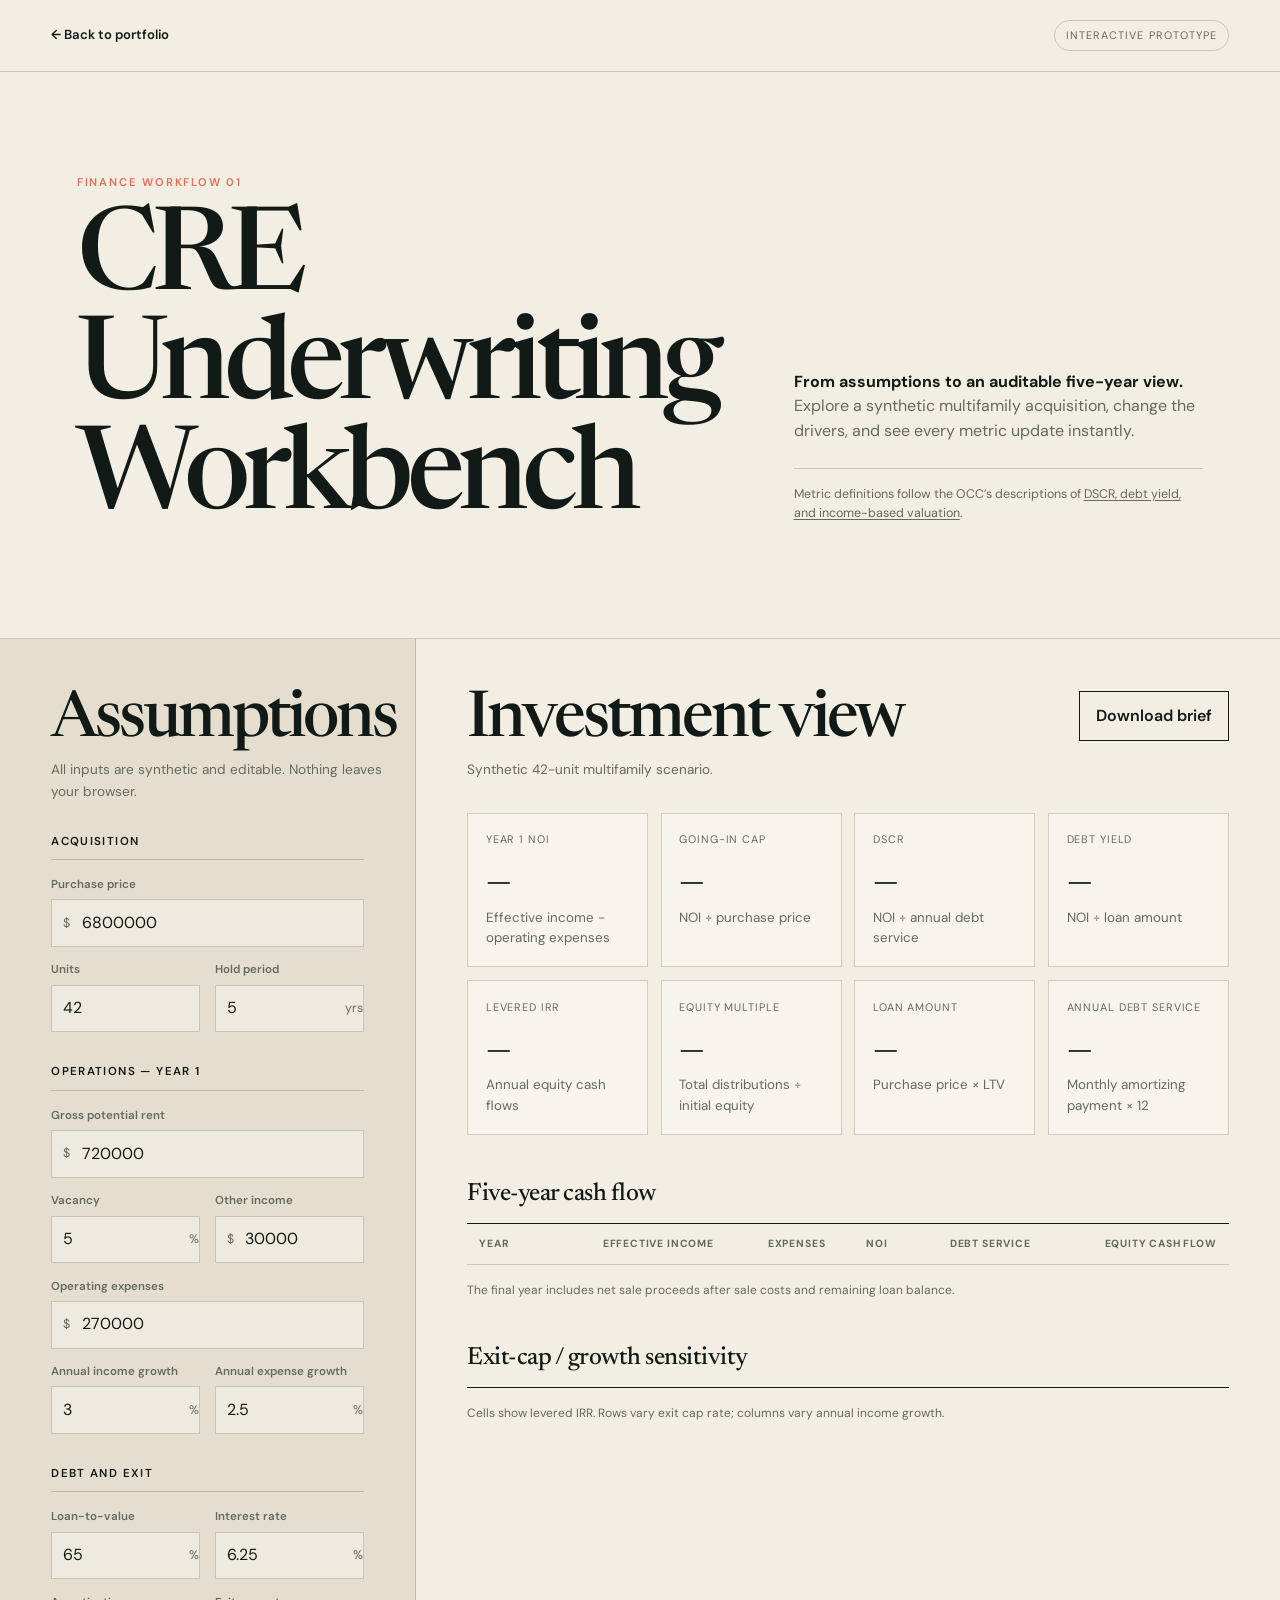
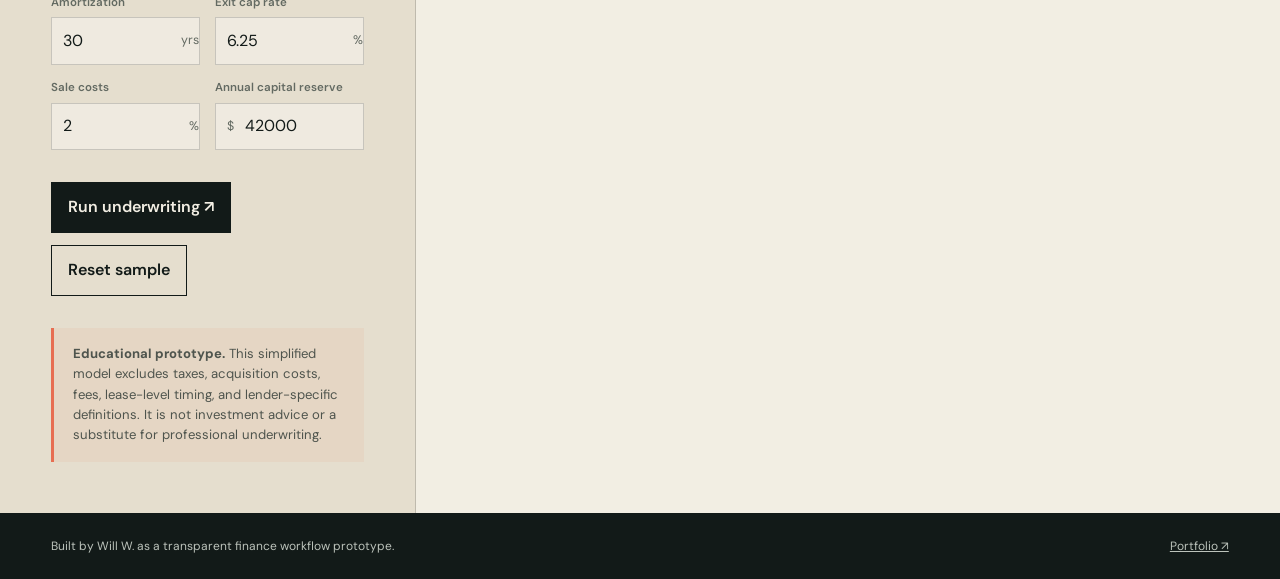
==== projects/cre-underwriting/index.html @ 3085213a "Add projects/cre-underwriting/index.html" ====
<!doctype html>
<html lang="en">
  <head>
    <meta charset="UTF-8" />
    <meta name="viewport" content="width=device-width, initial-scale=1.0" />
    <meta name="description" content="An interactive, transparent commercial real estate underwriting prototype by Will W." />
    <link rel="preconnect" href="https://fonts.googleapis.com" />
    <link rel="preconnect" href="https://fonts.gstatic.com" crossorigin />
    <link href="https://fonts.googleapis.com/css2?family=DM+Sans:wght@400;500;600&family=Newsreader:opsz,wght@6..72,400;6..72,500;6..72,600&display=swap" rel="stylesheet" />
    <link rel="stylesheet" href="../shared/project.css?v=1" />
    <script src="workbench.js?v=1" defer></script>
    <title>CRE Underwriting Workbench — Will W.</title>
  </head>
  <body>
    <header class="app-header">
      <a class="back-link" href="../../index.html#projects">← Back to portfolio</a>
      <span class="prototype-pill">Interactive prototype</span>
    </header>

    <main>
      <section class="project-hero">
        <div>
          <p class="eyebrow">Finance workflow 01</p>
          <h1>CRE Underwriting Workbench</h1>
        </div>
        <div class="hero-note">
          <p><strong>From assumptions to an auditable five-year view.</strong> Explore a synthetic multifamily acquisition, change the drivers, and see every metric update instantly.</p>
          <p class="source-note">Metric definitions follow the OCC’s descriptions of <a href="https://www.occ.treas.gov/publications-and-resources/publications/comptrollers-handbook/files/commercial-real-estate-lending/pub-ch-commercial-real-estate.pdf" target="_blank" rel="noreferrer">DSCR, debt yield, and income-based valuation</a>.</p>
        </div>
      </section>

      <section class="workspace" aria-label="Underwriting model">
        <aside class="control-panel">
          <div class="panel-head"><div><h2>Assumptions</h2><p>All inputs are synthetic and editable. Nothing leaves your browser.</p></div></div>
          <form id="assumptions">
            <div class="input-section">
              <h3>Acquisition</h3>
              <div class="input-grid">
                <div class="field full"><label for="purchasePrice">Purchase price</label><div class="field-wrap"><span>$</span><input id="purchasePrice" name="purchasePrice" type="number" min="1" step="50000" value="6800000" /></div></div>
                <div class="field"><label for="units">Units</label><div class="field-wrap"><input id="units" name="units" type="number" min="1" value="42" /></div></div>
                <div class="field"><label for="holdYears">Hold period</label><div class="field-wrap"><input id="holdYears" name="holdYears" type="number" min="1" max="10" value="5" /><span>yrs</span></div></div>
              </div>
            </div>
            <div class="input-section">
              <h3>Operations — Year 1</h3>
              <div class="input-grid">
                <div class="field full"><label for="grossPotentialRent">Gross potential rent</label><div class="field-wrap"><span>$</span><input id="grossPotentialRent" name="grossPotentialRent" type="number" min="0" step="5000" value="720000" /></div></div>
                <div class="field"><label for="vacancy">Vacancy</label><div class="field-wrap"><input id="vacancy" name="vacancy" type="number" min="0" max="100" step="0.25" value="5" /><span>%</span></div></div>
                <div class="field"><label for="otherIncome">Other income</label><div class="field-wrap"><span>$</span><input id="otherIncome" name="otherIncome" type="number" min="0" step="1000" value="30000" /></div></div>
                <div class="field full"><label for="operatingExpenses">Operating expenses</label><div class="field-wrap"><span>$</span><input id="operatingExpenses" name="operatingExpenses" type="number" min="0" step="5000" value="270000" /></div></div>
                <div class="field"><label for="rentGrowth">Annual income growth</label><div class="field-wrap"><input id="rentGrowth" name="rentGrowth" type="number" step="0.1" value="3" /><span>%</span></div></div>
                <div class="field"><label for="expenseGrowth">Annual expense growth</label><div class="field-wrap"><input id="expenseGrowth" name="expenseGrowth" type="number" step="0.1" value="2.5" /><span>%</span></div></div>
              </div>
            </div>
            <div class="input-section">
              <h3>Debt and exit</h3>
              <div class="input-grid">
                <div class="field"><label for="ltv">Loan-to-value</label><div class="field-wrap"><input id="ltv" name="ltv" type="number" min="0" max="100" step="1" value="65" /><span>%</span></div></div>
                <div class="field"><label for="interestRate">Interest rate</label><div class="field-wrap"><input id="interestRate" name="interestRate" type="number" min="0" step="0.05" value="6.25" /><span>%</span></div></div>
                <div class="field"><label for="amortizationYears">Amortization</label><div class="field-wrap"><input id="amortizationYears" name="amortizationYears" type="number" min="1" max="40" value="30" /><span>yrs</span></div></div>
                <div class="field"><label for="exitCap">Exit cap rate</label><div class="field-wrap"><input id="exitCap" name="exitCap" type="number" min="0.1" step="0.05" value="6.25" /><span>%</span></div></div>
                <div class="field"><label for="saleCosts">Sale costs</label><div class="field-wrap"><input id="saleCosts" name="saleCosts" type="number" min="0" max="20" step="0.25" value="2" /><span>%</span></div></div>
                <div class="field"><label for="annualCapex">Annual capital reserve</label><div class="field-wrap"><span>$</span><input id="annualCapex" name="annualCapex" type="number" min="0" step="1000" value="42000" /></div></div>
              </div>
            </div>
            <div class="action-row"><button class="button" type="submit">Run underwriting ↗</button><button class="button secondary" id="resetModel" type="button">Reset sample</button></div>
          </form>
          <div class="callout"><strong>Educational prototype.</strong> This simplified model excludes taxes, acquisition costs, fees, lease-level timing, and lender-specific definitions. It is not investment advice or a substitute for professional underwriting.</div>
        </aside>

        <div class="results-panel" aria-live="polite">
          <div class="panel-head"><div><h2>Investment view</h2><p id="modelStatus">Synthetic 42-unit multifamily scenario.</p></div><button class="button secondary" id="downloadBrief" type="button">Download brief</button></div>
          <div class="metric-grid">
            <div class="metric-card"><span>Year 1 NOI</span><strong id="noiMetric">—</strong><small>Effective income − operating expenses</small></div>
            <div class="metric-card"><span>Going-in cap</span><strong id="capMetric">—</strong><small>NOI ÷ purchase price</small></div>
            <div class="metric-card"><span>DSCR</span><strong id="dscrMetric">—</strong><small>NOI ÷ annual debt service</small></div>
            <div class="metric-card"><span>Debt yield</span><strong id="debtYieldMetric">—</strong><small>NOI ÷ loan amount</small></div>
            <div class="metric-card"><span>Levered IRR</span><strong id="irrMetric">—</strong><small>Annual equity cash flows</small></div>
            <div class="metric-card"><span>Equity multiple</span><strong id="emMetric">—</strong><small>Total distributions ÷ initial equity</small></div>
            <div class="metric-card"><span>Loan amount</span><strong id="loanMetric">—</strong><small>Purchase price × LTV</small></div>
            <div class="metric-card"><span>Annual debt service</span><strong id="debtServiceMetric">—</strong><small>Monthly amortizing payment × 12</small></div>
          </div>

          <section class="result-section"><h3>Five-year cash flow</h3><div class="table-wrap"><table><thead><tr><th>Year</th><th>Effective income</th><th>Expenses</th><th>NOI</th><th>Debt service</th><th>Equity cash flow</th></tr></thead><tbody id="cashFlowRows"></tbody></table></div><p class="formula-note">The final year includes net sale proceeds after sale costs and remaining loan balance.</p></section>
          <section class="result-section"><h3>Exit-cap / growth sensitivity</h3><div class="table-wrap"><table class="sensitivity"><thead id="sensitivityHead"></thead><tbody id="sensitivityBody"></tbody></table></div><p class="formula-note">Cells show levered IRR. Rows vary exit cap rate; columns vary annual income growth.</p></section>
        </div>
      </section>
    </main>
    <footer class="project-footer"><span>Built by Will W. as a transparent finance workflow prototype.</span><a href="../../index.html#projects">Portfolio ↗</a></footer>
  </body>
</html>
---- projects/shared/project.css ----
:root {
  --paper: #f2eee3;
  --paper-deep: #e5dece;
  --ink: #121a18;
  --moss: #40553c;
  --navy: #111c2f;
  --coral: #e76e52;
  --muted: #636a62;
  --line: rgba(18, 26, 24, 0.18);
  --good: #2f6b48;
  --warn: #9a642b;
  --bad: #a44239;
  --font-display: "Newsreader", Georgia, serif;
  --font-body: "DM Sans", sans-serif;
}

* { box-sizing: border-box; }
html { scroll-behavior: smooth; }
body { margin: 0; color: var(--ink); background: var(--paper); font-family: var(--font-body); line-height: 1.55; -webkit-font-smoothing: antialiased; }
button, input, select { font: inherit; }
button { cursor: pointer; }
a { color: inherit; }
.app-header { position: sticky; z-index: 20; top: 0; display: flex; align-items: center; justify-content: space-between; min-height: 4.5rem; padding: 0 clamp(1rem, 4vw, 3.5rem); border-bottom: 1px solid var(--line); background: rgba(242, 238, 227, 0.92); backdrop-filter: blur(12px); }
.back-link { text-decoration: none; font-size: 0.82rem; font-weight: 600; }
.prototype-pill { padding: 0.35rem 0.65rem; border: 1px solid var(--line); border-radius: 999px; color: var(--muted); font-size: 0.68rem; letter-spacing: 0.1em; text-transform: uppercase; }
.project-hero { display: grid; grid-template-columns: minmax(0, 1.2fr) minmax(18rem, 0.8fr); gap: clamp(2rem, 8vw, 8rem); align-items: end; padding: clamp(4rem, 8vw, 7rem) clamp(1rem, 6vw, 5.5rem); border-bottom: 1px solid var(--line); }
.eyebrow { margin: 0 0 1rem; color: var(--coral); font-size: 0.7rem; font-weight: 600; letter-spacing: 0.16em; text-transform: uppercase; }
h1, h2, h3 { margin: 0; font-family: var(--font-display); font-weight: 500; line-height: 0.95; }
h1 { max-width: 12ch; font-size: clamp(4rem, 9vw, 8rem); letter-spacing: -0.06em; }
h2 { font-size: clamp(2.5rem, 5vw, 4.8rem); letter-spacing: -0.045em; }
h3 { font-size: 1.55rem; letter-spacing: -0.02em; }
.hero-note { max-width: 34rem; color: var(--muted); font-size: 1rem; }
.hero-note strong { color: var(--ink); }
.source-note { margin-top: 1.5rem; padding-top: 1rem; border-top: 1px solid var(--line); font-size: 0.78rem; }
.source-note a { text-underline-offset: 0.2em; }
.workspace { display: grid; grid-template-columns: minmax(17rem, 0.65fr) minmax(0, 1.35fr); min-height: 45rem; }
.control-panel { padding: clamp(1.5rem, 4vw, 3.5rem); border-right: 1px solid var(--line); background: var(--paper-deep); }
.results-panel { padding: clamp(1.5rem, 4vw, 3.5rem); }
.panel-head { display: flex; align-items: start; justify-content: space-between; gap: 1rem; margin-bottom: 2rem; }
.panel-head p { max-width: 34rem; margin: 0.5rem 0 0; color: var(--muted); font-size: 0.85rem; }
.input-section { margin-top: 2rem; }
.input-section h3 { margin-bottom: 1rem; padding-bottom: 0.65rem; border-bottom: 1px solid var(--line); font: 600 0.72rem var(--font-body); letter-spacing: 0.12em; text-transform: uppercase; }
.input-grid { display: grid; grid-template-columns: 1fr 1fr; gap: 0.9rem; }
.field { display: grid; gap: 0.35rem; }
.field.full { grid-column: 1 / -1; }
.field label { color: var(--muted); font-size: 0.72rem; font-weight: 600; }
.field-wrap { display: flex; align-items: center; border: 1px solid var(--line); background: rgba(255,255,255,0.36); }
.field-wrap span { padding-left: 0.7rem; color: var(--muted); font-size: 0.78rem; }
.field input, .field select { width: 100%; min-width: 0; padding: 0.65rem 0.7rem; border: 0; outline: 0; color: var(--ink); background: transparent; }
.field-wrap:focus-within { border-color: var(--coral); box-shadow: 0 0 0 2px rgba(231,110,82,0.15); }
.action-row { display: flex; flex-wrap: wrap; gap: 0.75rem; margin-top: 2rem; }
.button { display: inline-flex; align-items: center; justify-content: center; gap: 0.6rem; min-height: 2.8rem; padding: 0.75rem 1rem; border: 1px solid var(--ink); background: var(--ink); color: var(--paper); font-weight: 600; text-decoration: none; }
.button.secondary { background: transparent; color: var(--ink); }
.button:hover, .button:focus-visible { background: var(--coral); color: var(--ink); }
.metric-grid { display: grid; grid-template-columns: repeat(4, 1fr); gap: 0.8rem; }
.metric-card { min-height: 8.5rem; padding: 1.1rem; border: 1px solid var(--line); background: rgba(255,255,255,0.35); }
.metric-card span { display: block; color: var(--muted); font-size: 0.68rem; letter-spacing: 0.08em; text-transform: uppercase; }
.metric-card strong { display: block; margin-top: 1rem; font: 500 clamp(1.65rem, 3vw, 2.5rem) var(--font-display); }
.metric-card small { display: block; margin-top: 0.35rem; color: var(--muted); }
.result-section { margin-top: 3rem; }
.result-section h3 { margin-bottom: 1rem; }
.table-wrap { overflow-x: auto; border-top: 1px solid var(--ink); }
table { width: 100%; border-collapse: collapse; font-size: 0.8rem; }
th, td { padding: 0.75rem; border-bottom: 1px solid var(--line); text-align: right; white-space: nowrap; }
th:first-child, td:first-child { text-align: left; }
th { color: var(--muted); font-size: 0.65rem; letter-spacing: 0.08em; text-transform: uppercase; }
.sensitivity td { text-align: center; }
.sensitivity td:first-child { font-weight: 600; }
.positive { color: var(--good); }
.warning { color: var(--warn); }
.negative { color: var(--bad); }
.formula-note { margin: 1rem 0 0; color: var(--muted); font-size: 0.75rem; }
.callout { margin-top: 2rem; padding: 1rem 1.2rem; border-left: 3px solid var(--coral); background: rgba(231,110,82,0.08); color: #4e544d; font-size: 0.82rem; }
.drop-zone { display: grid; place-items: center; min-height: 15rem; padding: 2rem; border: 1px dashed var(--muted); background: rgba(255,255,255,0.28); text-align: center; }
.drop-zone.is-dragging { border-color: var(--coral); background: rgba(231,110,82,0.08); }
.drop-zone input { position: absolute; width: 1px; height: 1px; opacity: 0; }
.drop-zone p { max-width: 30rem; margin: 0.6rem auto 0; color: var(--muted); }
.file-name { margin-top: 0.8rem; color: var(--moss); font-weight: 600; }
.qa-summary { display: grid; grid-template-columns: repeat(4, 1fr); gap: 0.8rem; }
.severity { display: inline-flex; min-width: 4.4rem; justify-content: center; padding: 0.25rem 0.45rem; border-radius: 999px; color: white; font-size: 0.62rem; font-weight: 600; letter-spacing: 0.06em; text-transform: uppercase; }
.severity.high { background: var(--bad); }
.severity.medium { background: var(--warn); }
.severity.low { background: var(--moss); }
.empty-state { padding: 3rem 1rem; color: var(--muted); text-align: center; }
.project-footer { display: flex; justify-content: space-between; gap: 1rem; padding: 1.5rem clamp(1rem, 4vw, 3.5rem); background: var(--ink); color: #bcc3bb; font-size: 0.75rem; }

@media (max-width: 980px) {
  .project-hero, .workspace { grid-template-columns: 1fr; }
  .control-panel { border-right: 0; border-bottom: 1px solid var(--line); }
  .metric-grid, .qa-summary { grid-template-columns: repeat(2, 1fr); }
}
@media (max-width: 620px) {
  .project-hero { padding-top: 3rem; }
  h1 { font-size: clamp(3.6rem, 18vw, 5.4rem); }
  .input-grid, .metric-grid, .qa-summary { grid-template-columns: 1fr; }
  .panel-head, .project-footer { flex-direction: column; }
}
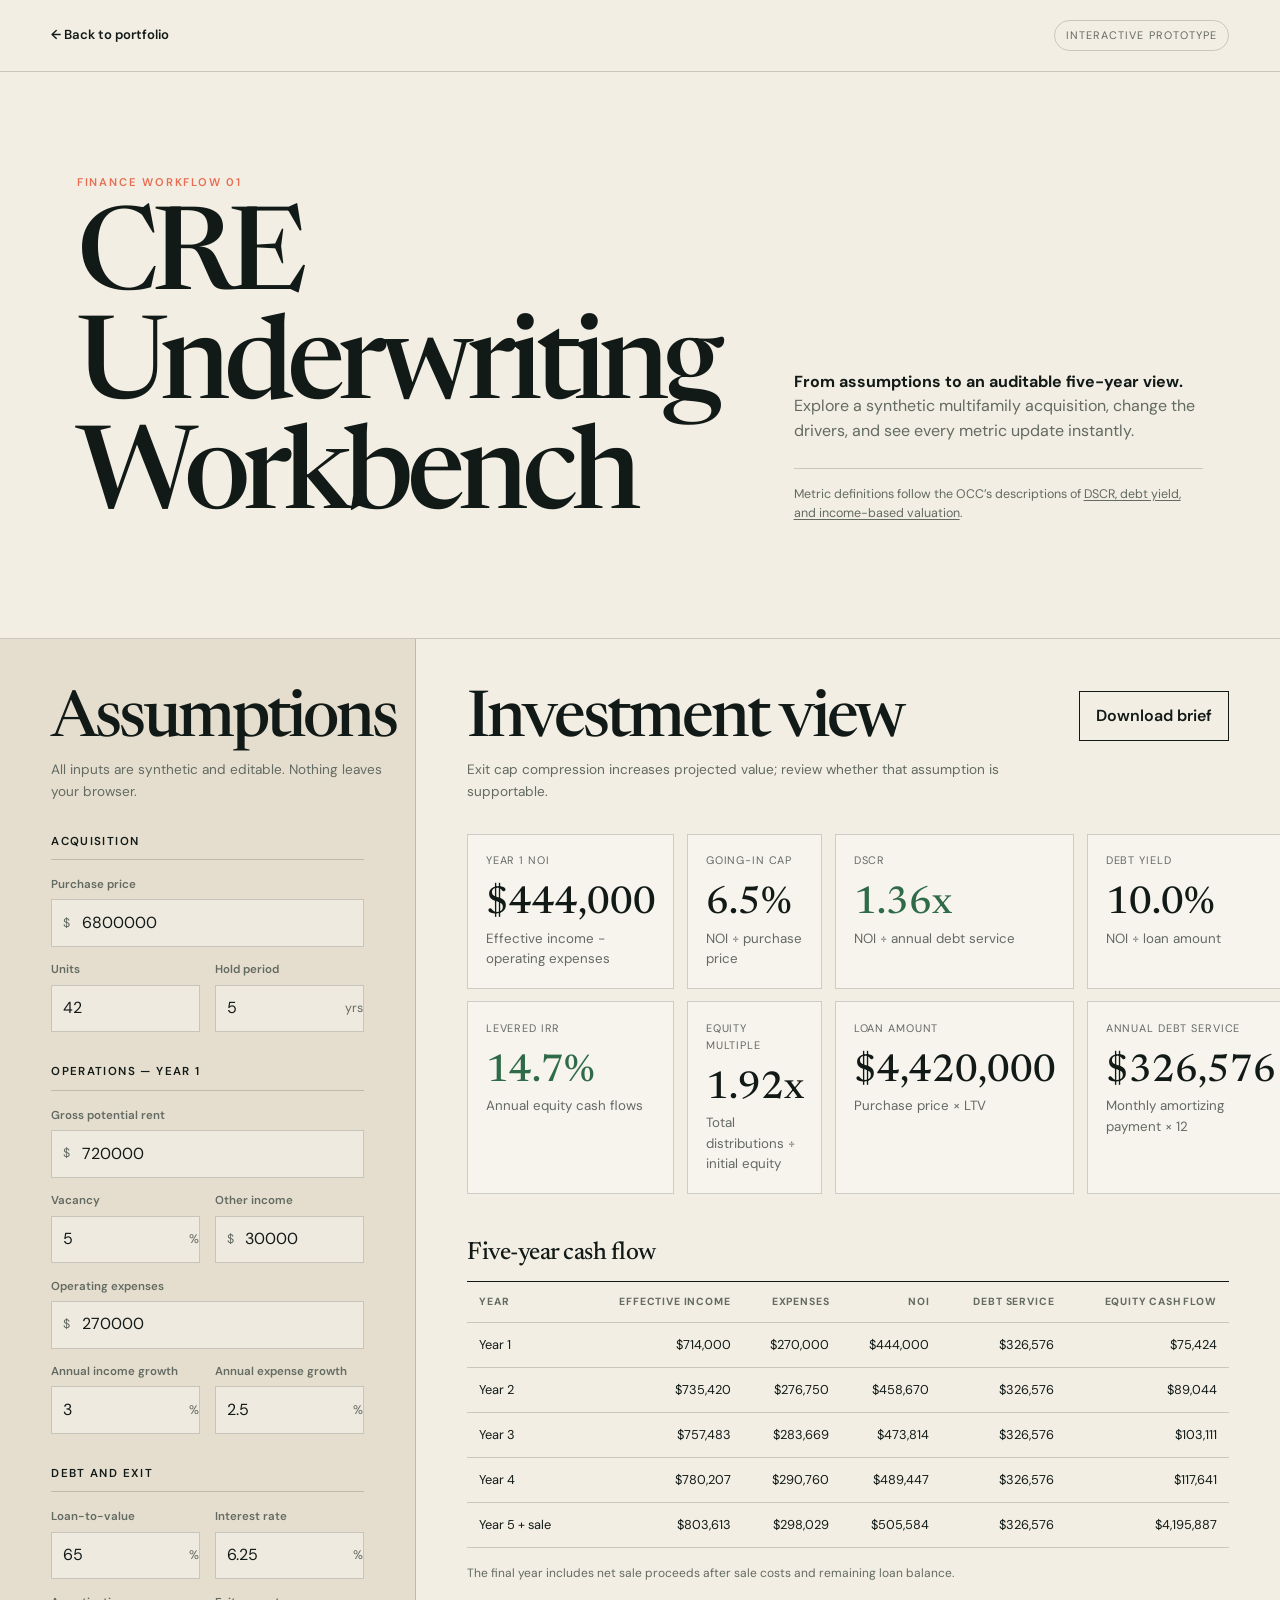
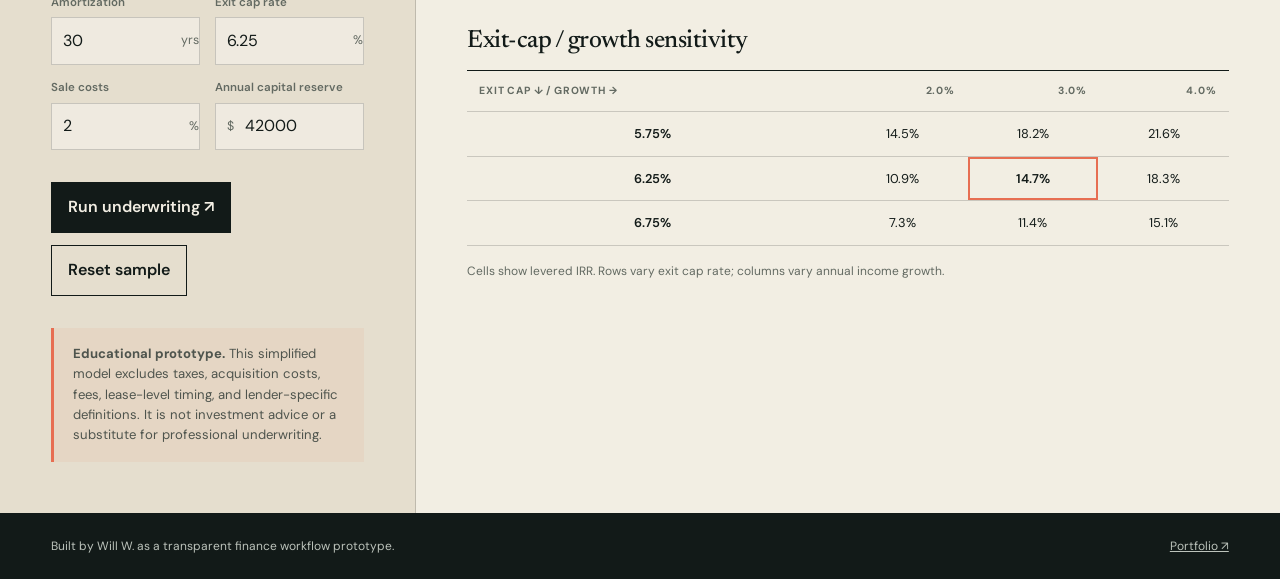
==== commit eaa8a443: "Broaden positioning to portfolio strategy" ====
--- a/projects/cre-underwriting/index.html
+++ b/projects/cre-underwriting/index.html
@@ -3,7 +3,7 @@
   <head>
     <meta charset="UTF-8" />
     <meta name="viewport" content="width=device-width, initial-scale=1.0" />
-    <meta name="description" content="An interactive, transparent commercial real estate underwriting prototype by Will W." />
+    <meta name="description" content="An interactive, transparent commercial property underwriting prototype by Will W." />
     <link rel="preconnect" href="https://fonts.googleapis.com" />
     <link rel="preconnect" href="https://fonts.gstatic.com" crossorigin />
     <link href="https://fonts.googleapis.com/css2?family=DM+Sans:wght@400;500;600&family=Newsreader:opsz,wght@6..72,400;6..72,500;6..72,600&display=swap" rel="stylesheet" />
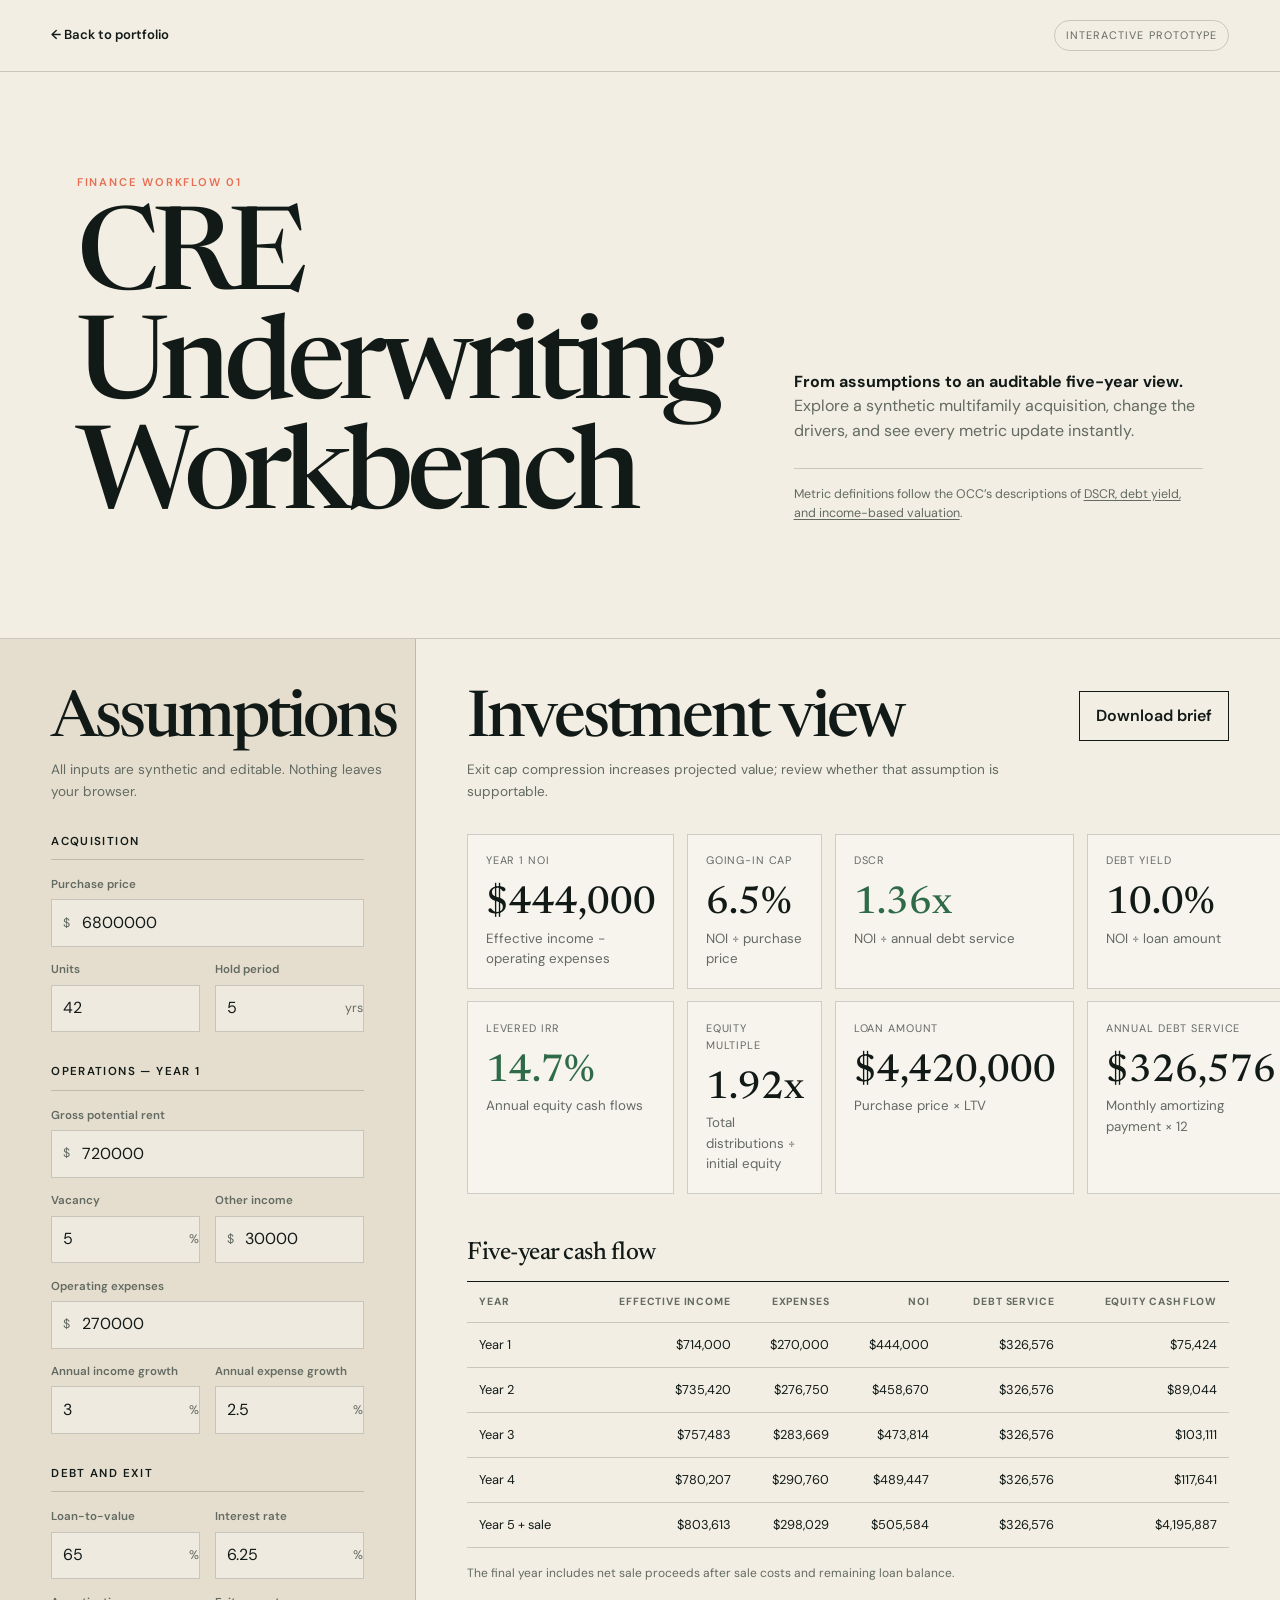
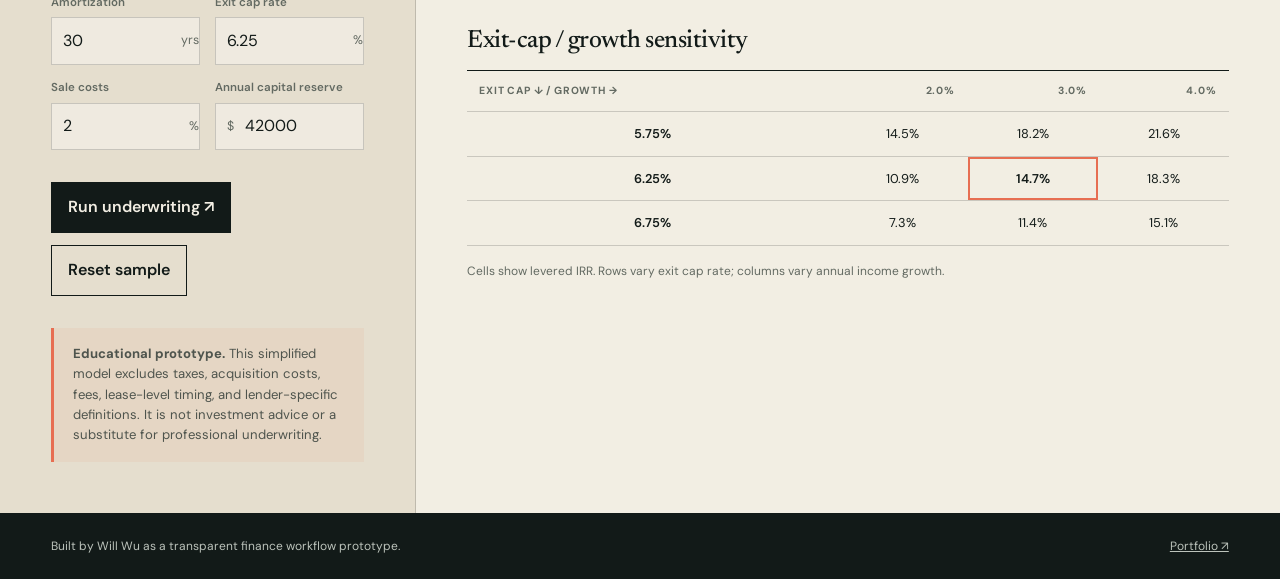
==== commit 20d626d7: "Update portfolio name to Will Wu" ====
--- a/projects/cre-underwriting/index.html
+++ b/projects/cre-underwriting/index.html
@@ -3,13 +3,13 @@
   <head>
     <meta charset="UTF-8" />
     <meta name="viewport" content="width=device-width, initial-scale=1.0" />
-    <meta name="description" content="An interactive, transparent commercial property underwriting prototype by Will W." />
+    <meta name="description" content="An interactive, transparent commercial property underwriting prototype by Will Wu." />
     <link rel="preconnect" href="https://fonts.googleapis.com" />
     <link rel="preconnect" href="https://fonts.gstatic.com" crossorigin />
     <link href="https://fonts.googleapis.com/css2?family=DM+Sans:wght@400;500;600&family=Newsreader:opsz,wght@6..72,400;6..72,500;6..72,600&display=swap" rel="stylesheet" />
     <link rel="stylesheet" href="../shared/project.css?v=1" />
     <script src="workbench.js?v=1" defer></script>
-    <title>CRE Underwriting Workbench — Will W.</title>
+    <title>CRE Underwriting Workbench — Will Wu</title>
   </head>
   <body>
     <header class="app-header">
@@ -86,6 +86,6 @@
         </div>
       </section>
     </main>
-    <footer class="project-footer"><span>Built by Will W. as a transparent finance workflow prototype.</span><a href="../../index.html#projects">Portfolio ↗</a></footer>
+    <footer class="project-footer"><span>Built by Will Wu as a transparent finance workflow prototype.</span><a href="../../index.html#projects">Portfolio ↗</a></footer>
   </body>
 </html>
